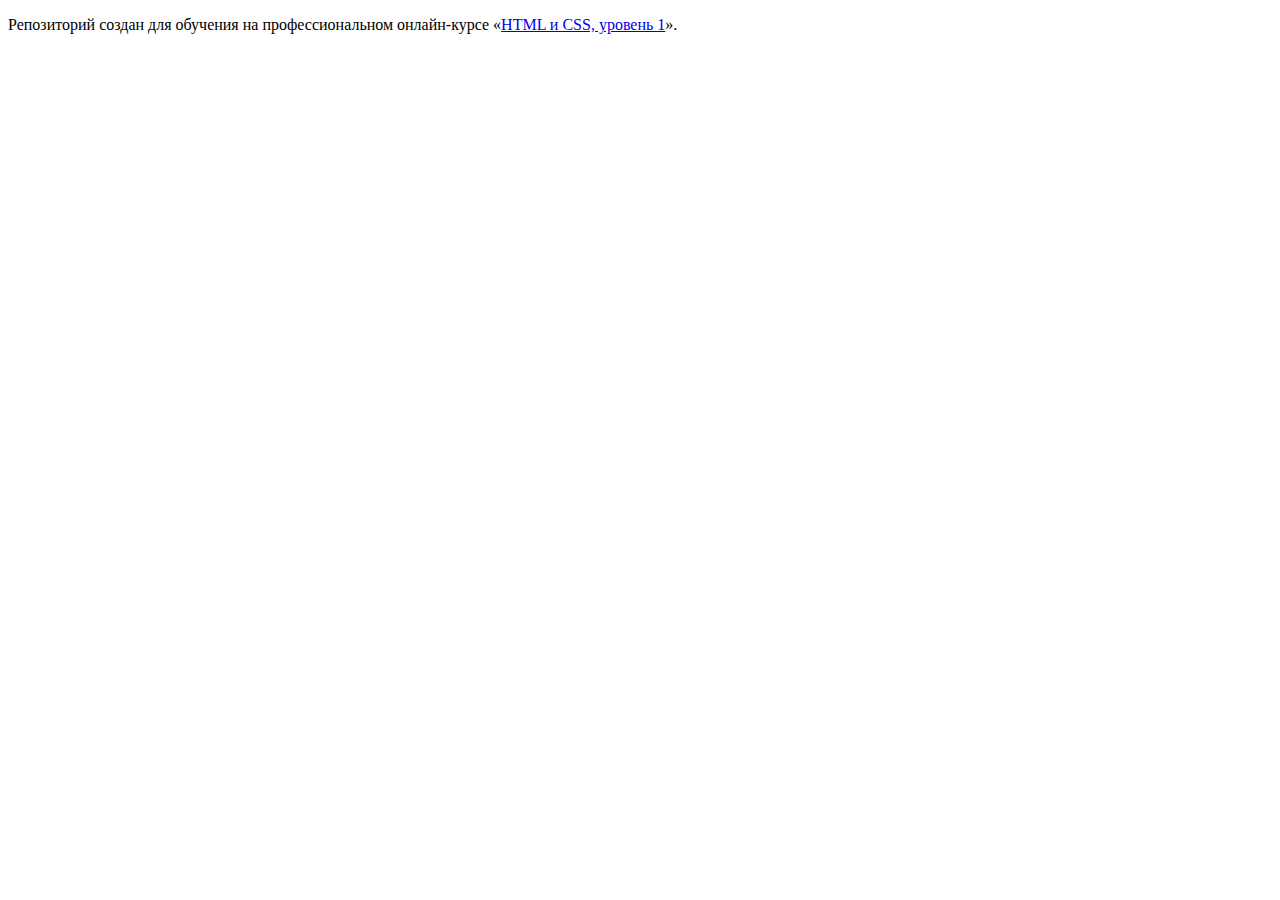
==== index.html @ a23115b0 ":hatching_chick:" ====
<!DOCTYPE html>
<html lang="ru">
  <head>
    <meta charset="utf-8">
    <title>HTML Academy: Барбершоп</title>
  </head>
  <body>

    <p>Репозиторий создан для обучения на профессиональном онлайн‑курсе «<a href="https://htmlacademy.ru/intensive/htmlcss">HTML и CSS, уровень 1</a>».</p>

  </body>
</html>
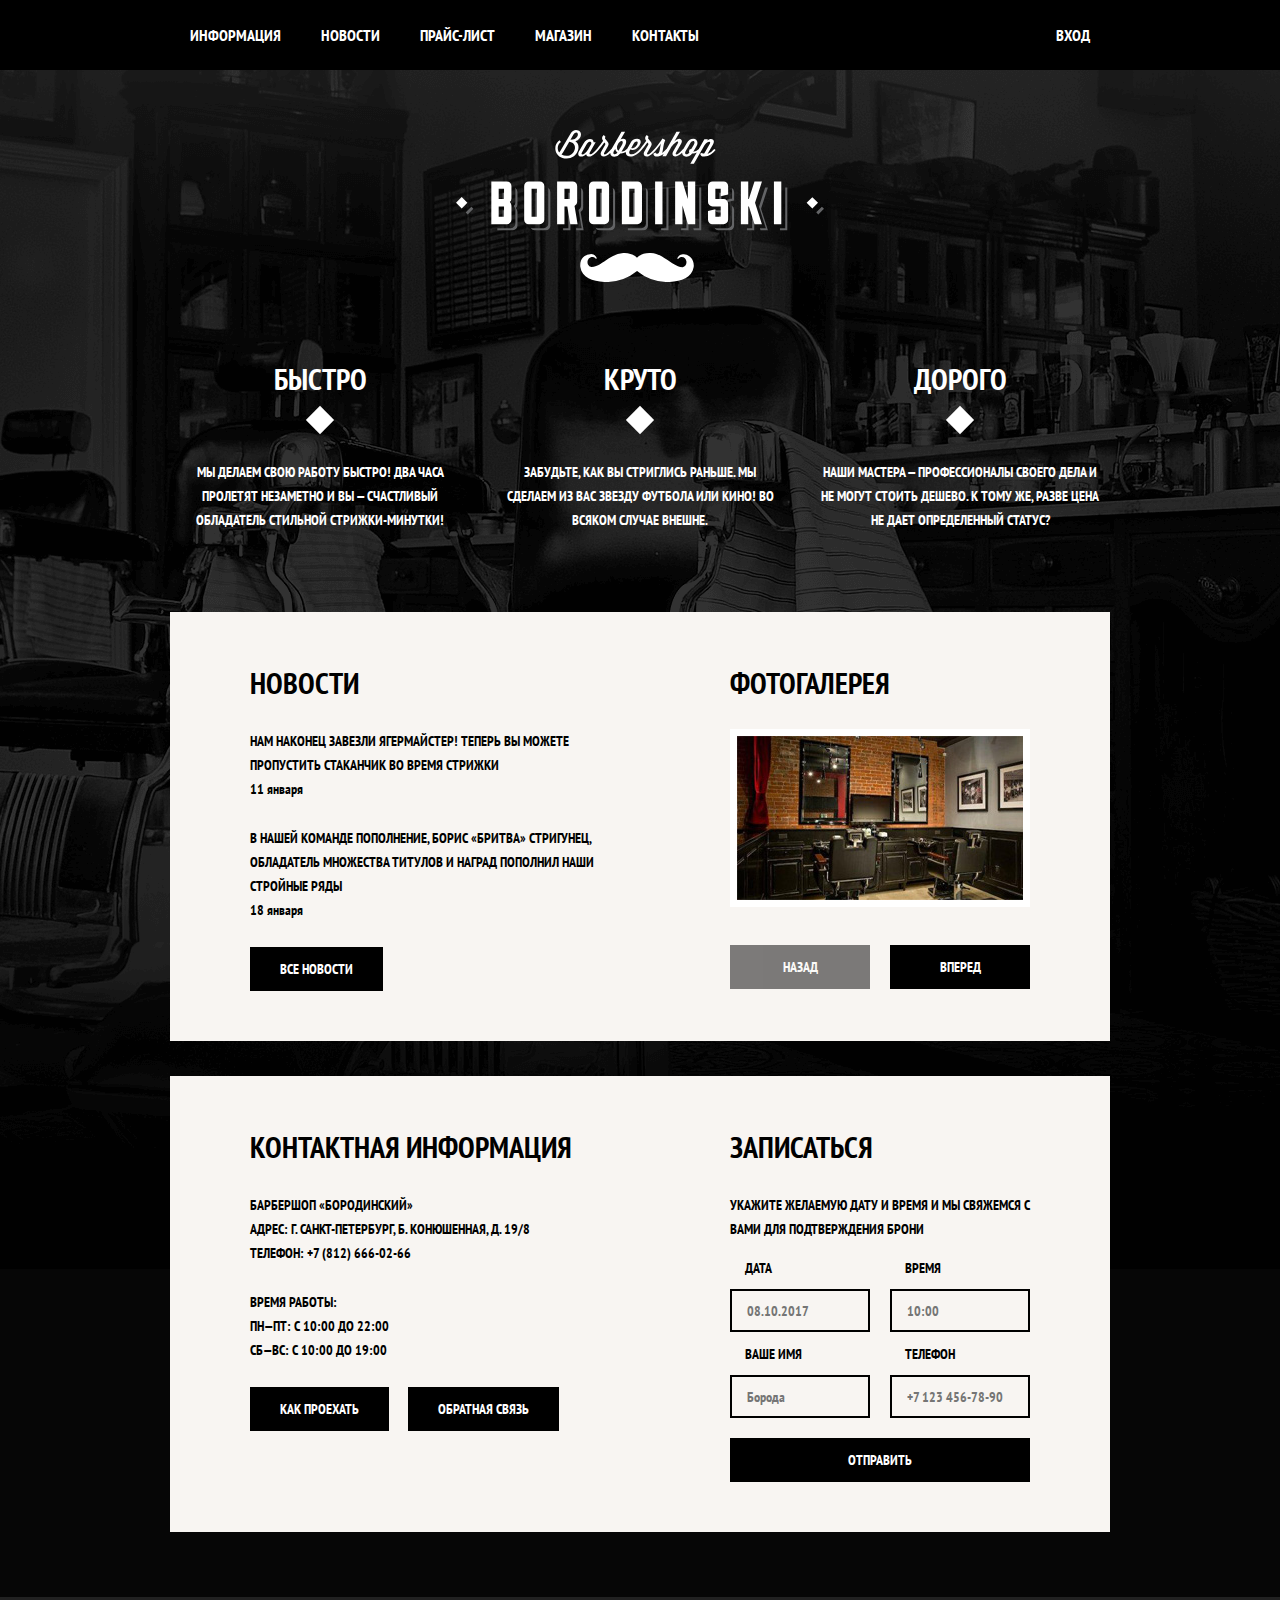
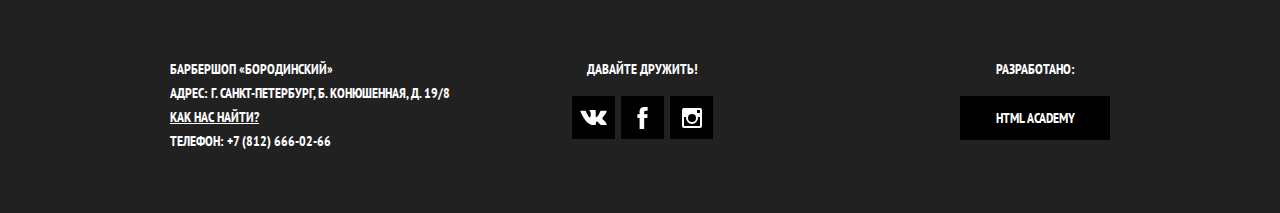
==== commit bc8bcbbb: "завершение стилизации" ====
--- a/index.html
+++ b/index.html
@@ -1,12 +1,164 @@
 <!DOCTYPE html>
 <html lang="ru">
-  <head>
-    <meta charset="utf-8">
-    <title>HTML Academy: Барбершоп</title>
-  </head>
-  <body>
+<head>
+  <meta charset="UTF-8">
+  <title>Барбершоп «Бородинский»</title>
+  <link href="https://fonts.googleapis.com/css?family=PT+Sans+Narrow:400,700&amp;subset=latin,cyrillic" rel="stylesheet">
+  <link href="css/normalize.css" rel="stylesheet">
+  <link rel="stylesheet" href="css/style.css">
+</head>
 
-    <p>Репозиторий создан для обучения на профессиональном онлайн‑курсе «<a href="https://htmlacademy.ru/intensive/htmlcss">HTML и CSS, уровень 1</a>».</p>
+<body>
 
-  </body>
+<header class="main-header">
+  <nav class="main-navigation">
+    <a class="main-header-logo">
+      <img src="img/index-logo.svg" width="368" height="153" alt="Логотип барбершопа «Бородинский»">
+    </a>
+    <div class="main-navigation-wrapper">
+      <div class="container">
+        <ul class="site-navigation">
+          <li><a href="info.html">Информация</a></li>
+          <li><a href="news.html">Новости</a></li>
+          <li><a href="price.html">Прайс-лист</a></li>
+          <li><a href="catalog.html">Магазин</a></li>
+          <li><a href="contacts.html">Контакты</a></li>
+        </ul>
+        <ul class="user-navigation">
+          <li><a class="login-link" href="login.html">Вход</a></li>
+        </ul>
+      </div>
+    </div>
+  </nav>
+</header>
+
+<main class="container">
+  
+  <h1 class="visually-hidden">Барбершоп «Бородинский»</h1>
+  
+  <section class="features">
+    <h2 class="visually-hidden">Преимущества</h2>
+    <ul class="features-list">
+      <li class="feature-item">
+        <h3>Быстро</h3>
+        <p>Мы делаем свою работу быстро! Два часа пролетят незаметно и вы — счастливый обладатель стильной стрижки-минутки!</p>
+      </li>
+      <li class="feature-item">
+        <h3>Круто</h3>
+        <p>Забудьте, как вы стриглись раньше. Мы сделаем из вас звезду футбола или кино! Во всяком случае внешне.</p>
+      </li>
+      <li class="feature-item">
+        <h3>Дорого</h3>
+        <p>Наши мастера — профессионалы своего дела и не могут стоить дешево. К тому же, разве цена не дает определенный статус?</p>
+      </li>
+    </ul>
+  </section>
+  
+  <div class="index-columns">
+    <section class="news">
+      <h2>Новости</h2>
+      <ul class="news-list">
+        <li class="news-item">
+          <p>Нам наконец завезли Ягермайстер! Теперь вы можете пропустить стаканчик во время стрижки</p>
+          <time datetime="2016-01-11">11 января</time>
+        </li>
+        <li class="news-item">
+          <p>В нашей команде пополнение, Борис «Бритва» Стригунец, обладатель множества титулов и наград пополнил наши стройные ряды</p>
+          <time datetime="2016-01-18">18 января</time>
+        </li>
+      </ul>
+      <a class="button" href="news.html">Все новости</a>
+    </section>
+
+    <section class="gallery">
+      <h2>Фотогалерея</h2>
+      <div class="gallery-container">
+        <figure class="gallery-content">
+          <a href="#"><img src="img/photogallery.jpg" width="286" height="164" alt="Интерьер"></a>
+        </figure>
+        <button class="button gallery-button gallery-button-back" type="button" disabled>Назад</button>
+        <button class="button gallery-button gallery-button-next" type="button">Вперед</button>
+      </div>
+    </section>
+  </div>
+
+  <div class="index-columns">
+    <section class="contacts">
+      <h2>Контактная информация</h2>
+      <p>
+        Барбершоп «Бородинский»<br>
+        Адрес: г. Санкт-Петербург, Б. Конюшенная, д. 19/8<br>
+        Телефон: +7 (812) 666-02-66
+      </p>
+      <p>
+        Время работы:<br>
+        пн—пт: с 10:00 до 22:00<br>
+        сб—вс: с 10:00 до 19:00
+      </p>
+      <a class="button" href="map.html">Как проехать</a>
+      <a class="button" href="contacts.html">Обратная связь</a>
+    </section>
+
+    <section class="appointment">
+      <h2>Записаться</h2>
+      <p class="appointment-info">Укажите желаемую дату и время и мы свяжемся с вами для подтверждения брони</p>
+      <form class="appointment-form" action="https://echo.htmlacademy.ru" method="post">
+        <p class="appointment-item">
+          <label for="appointment-date">Дата</label>
+          <input id="appointment-date" type="text" name="date" value="" placeholder="08.10.2017">
+        </p>
+        <p class="appointment-item">
+          <label for="appointment-time">Время</label>
+          <input id="appointment-time" type="text" name="time" value="" placeholder="10:00">
+        </p>
+        <p class="appointment-item">
+          <label for="appointment-name">Ваше имя</label>
+          <input id="appointment-name" type="text" name="name" value="" placeholder="Борода">
+        </p>
+        <p class="appointment-item">
+          <label for="appointment-phone">Телефон</label>
+          <input id="appointment-phone" type="tel" name="phone" value="" placeholder="+7 123 456-78-90">
+        </p>
+        <button class="button" type="submit">Отправить</button>
+      </form>
+    </section>
+  </div>
+
+</main>
+
+<footer class="main-footer">
+  <div class="container">
+    <p class="footer-contacts">
+    Барбершоп «Бородинский»<br>
+    Адрес: г. Санкт-Петербург, Б. Конюшенная, д. 19/8<br>
+    <a href="map.html">Как нас найти?</a><br>
+    Телефон: +7 (812) 666-02-66
+  </p>
+  <div class="footer-social">
+    <b>Давайте дружить!</b>
+    <ul>
+      <li><a class="social-button" href="#"><span class="visually-hidden">Вконтакте</span>
+        <svg xmlns="http://www.w3.org/2000/svg" width="27" height="15" viewBox="0 0 26.14 14.91">
+          <path d="M26 13.47l-.09-.17a13.55 13.55 0 0 0-2.6-3q-.87-.83-1.1-1.12A1 1 0 0 1 22 8a10.27 10.27 0 0 1 1.22-1.78l.88-1.16q2.35-3.13 2-4L26 .94a.8.8 0 0 0-.4-.22 2.14 2.14 0 0 0-.87 0h-3.92a.51.51 0 0 0-.27 0h-.3a.6.6 0 0 0-.15.14.93.93 0 0 0-.14.24 22.22 22.22 0 0 1-1.46 3.06q-.5.84-.93 1.46a7 7 0 0 1-.71.91 4.94 4.94 0 0 1-.52.47q-.23.18-.35.15l-.23-.05a.9.9 0 0 1-.31-.33 1.49 1.49 0 0 1-.16-.53v-.55-.65-.57-1.12-1-.75a3.14 3.14 0 0 0 0-.62 2.12 2.12 0 0 0-.14-.44.73.73 0 0 0-.28-.33 1.57 1.57 0 0 0-.46-.18A9 9 0 0 0 12.57 0a8.93 8.93 0 0 0-3.25.33 1.83 1.83 0 0 0-.52.41q-.25.3-.07.33a1.67 1.67 0 0 1 1.16.59l.08.16a2.6 2.6 0 0 1 .19.63 6.32 6.32 0 0 1 .12 1 10.59 10.59 0 0 1 0 1.7q-.07.71-.13 1.1a2.21 2.21 0 0 1-.18.64 2.69 2.69 0 0 1-.16.3l-.07.07a1 1 0 0 1-.37.07.86.86 0 0 1-.46-.19 3.27 3.27 0 0 1-.56-.52 7 7 0 0 1-.66-.93q-.37-.6-.76-1.42l-.22-.39q-.2-.38-.56-1.11t-.62-1.43A.9.9 0 0 0 5.2.9h-.07a.93.93 0 0 0-.22-.16A1.44 1.44 0 0 0 4.6.65L.87.68A1 1 0 0 0 .1.94L0 1a.44.44 0 0 0 0 .22 1.08 1.08 0 0 0 .08.37Q.9 3.53 1.86 5.31t1.66 2.87Q4.23 9.27 5 10.24t1 1.24l.37.41.34.33a8.06 8.06 0 0 0 1 .78 16.34 16.34 0 0 0 1.4.9 7.6 7.6 0 0 0 1.79.72 6.19 6.19 0 0 0 2 .22h1.57a1.08 1.08 0 0 0 .72-.3l.05-.07a.9.9 0 0 0 .1-.25 1.38 1.38 0 0 0 0-.37 4.48 4.48 0 0 1 .09-1.05 2.77 2.77 0 0 1 .23-.71 1.74 1.74 0 0 1 .29-.4 1.19 1.19 0 0 1 .23-.2h.11a.86.86 0 0 1 .77.21 4.52 4.52 0 0 1 .83.79q.39.47.93 1.05a6.41 6.41 0 0 0 1 .87l.27.16a3.31 3.31 0 0 0 .71.3 1.53 1.53 0 0 0 .76.07l3.48-.05a1.58 1.58 0 0 0 .8-.17.68.68 0 0 0 .34-.37 1.06 1.06 0 0 0 0-.46 1.71 1.71 0 0 0-.1-.36z" fill="#fff">
+          </path>
+        </svg>
+      </a></li>
+      <li><a class="social-button" href="#"><span class="visually-hidden">Фейсбук</span>
+        <svg xmlns="http://www.w3.org/2000/svg" width="19" height="22" viewBox="0 0 10.15 21.74"><path d="M3.34 1.12A4.77 4.77 0 0 1 6.53 0h3.61v3.81H7.81a1.07 1.07 0 0 0-1.09.83v2.55h3.42c-.08 1.23-.24 2.45-.41 3.67h-3v10.87H2.21V10.86H0V7.21h2.19V3.66a3.83 3.83 0 0 1 1.15-2.54z" fill="#fff"/>
+        </a></li>
+      <li><a class="social-button" href="#"><span class="visually-hidden">Инстаграм</span>
+        <svg xmlns="http://www.w3.org/2000/svg" width="20" height="20" viewBox="0 0 20 20">
+          <path d="M18 0H2a2 2 0 0 0-2 2v16a2 2 0 0 0 2 2h16a2 2 0 0 0 2-2V2a2 2 0 0 0-2-2zm-8 6a4 4 0 1 1-4 4 4 4 0 0 1 4-4zM2.5 18a.47.47 0 0 1-.5-.5V9h2.1a3.4 3.4 0 0 0-.1 1 6 6 0 1 0 12 0 3.4 3.4 0 0 0-.1-1H18v8.5a.47.47 0 0 1-.5.5zM18 4.5a.47.47 0 0 1-.5.5h-2a.47.47 0 0 1-.5-.5v-2a.47.47 0 0 1 .5-.5h2a.47.47 0 0 1 .5.5z" fill="#fff">
+          </path>
+        </svg>
+      </a></li>
+    </ul>
+  </div>
+  <p class="footer-copyright">
+    <b>Разработано:</b> <a class="button" href="https://htmlacademy.ru">HTML Academy</a>
+  </p>
+  </div>
+</footer>
+
+</body>
 </html>
--- a/css/style.css
+++ b/css/style.css
@@ -0,0 +1,1567 @@
+body {
+    min-width: 960px;
+    margin: 0;
+    padding: 0;
+
+    font-family: "PT Sans Narrow", Arial, sans-serif;
+    font-size: 14px;
+    line-height: 24px;
+    font-weight: 700;
+    color: #ffffff;
+    text-transform: uppercase;
+
+    background-color: #000000;
+    background-image: url(../img/background.png);
+    background-position: top center;
+    background-repeat: no-repeat;
+}
+
+a {
+    text-decoration: none;
+}
+
+img {
+    max-width: 100%;
+    height: auto;
+}
+
+.visually-hidden:not(:focus):not(:active),
+input[type="checkbox"].visually-hidden,
+input[type="radio"].visually-hidden {
+    position: absolute;
+
+    width: 1px;
+    height: 1px;
+    margin: -1px;
+    border: 0;
+    padding: 0;
+
+    white-space: nowrap;
+
+    clip-path: inset(100%);
+    clip: rect(0 0 0 0);
+    overflow: hidden;
+}
+
+.inner-page {
+    color: #000000;
+
+    background-color: #f9f6f3;
+    background-image: url("img/pattern-light.jpg");
+    background-position: 0 0;
+    background-repeat: repeat;
+}
+
+.main-header {
+    margin-bottom: 75px;
+}
+
+.inner-page .main-header {
+    margin-bottom: 50px;
+
+    background-color: #000000;
+}
+
+.button {
+    display: inline-block;
+    margin-right: 16px;
+    padding: 10px 30px;
+
+    font: inherit;
+    text-align: center;
+    color: #ffffff;
+    vertical-align: middle;
+    text-transform: uppercase;
+
+    background-color: #000000;
+    border: none;
+}
+
+.button:hover,
+.button:focus,
+.button:active {
+    background-color: #663d15;
+}
+
+.button.disabled,
+.button:disabled {
+    cursor: default;
+    opacity: 0.5;
+    background-color: #000000;
+}
+
+.main-navigation {
+    display: flex;
+    flex-direction: column;
+    align-items: center;
+
+    font-size: 16px;
+    line-height: 20px;
+    color: #ffffff;
+
+    background-color: transparent;
+}
+
+.inner-page .main-navigation {
+    display: flex;
+    align-items: flex-start;
+    flex-direction: row;
+}
+
+.main-header-logo {
+    order: 2;
+    width: 368px;
+    height: 153px;
+}
+
+.inner-page .main-header-logo {
+    order: 0;
+
+    width: 111px;
+    height: 24px;
+    padding: 23px 20px;
+}
+
+.main-navigation-wrapper {
+    width: 100%;
+    margin-bottom: 60px;
+
+    background-color: #000000;
+}
+
+.main-navigation-wrapper .container {
+    display: flex;
+    justify-content: space-between;
+}
+
+
+.site-navigation,
+.user-navigation {
+    list-style: none;
+    margin: 0;
+    padding: 0;
+}
+
+.site-navigation {
+    display: flex;
+    flex-wrap: wrap;
+    width: 620px;
+}
+
+.user-navigation {
+    display: flex;
+    max-width: 140px;
+}
+
+.inner-page .user-navigation {
+    margin-left: auto;
+}
+
+.site-navigation a,
+.user-navigation a {
+    display: block;
+    padding: 25px 20px;
+
+    vertical-align: middle;
+    color: #ffffff;
+}
+
+.site-navigation a:hover,
+.site-navigation a:focus,
+.user-navigation a:hover,
+.user-navigation a:focus {
+    background-color: #242424;
+}
+
+.user-navigation .login-link {
+    position: relative;
+    padding-left: 50px;
+}
+
+.login-link::before {
+    content: "";
+
+    position: absolute;
+    top: 27px;
+    left: 24px;
+
+    width: 16px;
+    height: 18px;
+
+    background-image: url("img/login.svg");
+    background-repeat: no-repeat;
+    background-position: 0 0;
+
+    opacity: 0.3;
+}
+
+.login-link:hover::before,
+.login-link:focus::before,
+.login-link:active::before {
+    opacity: 1;
+}
+
+.container {
+    width: 940px;
+    margin: 0 auto;
+    padding: 0 10px;
+}
+
+.features {
+    margin-bottom: 80px;
+}
+
+.features-list {
+    display: flex;
+    justify-content: space-between;
+    margin: 0;
+    padding: 0;
+
+    list-style: none;
+}
+
+.feature-item {
+    width: 300px;
+
+    text-align: center;
+}
+
+.feature-item h3 {
+    position: relative;
+
+    margin: 0;
+    margin-bottom: 60px;
+
+    font-size: 30px;
+    line-height: 42px;
+}
+
+.feature-item h3::after {
+    content: "";
+
+    position: absolute;
+    bottom: -30px;
+    left: 50%;
+
+    width: 20px;
+    height: 20px;
+    margin-left: -10px;
+
+    background-color: #ffffff;
+
+    transform: rotate(45deg);
+}
+
+.feature-item p {
+    margin: 0 10px;
+}
+
+.index-columns {
+    display: flex;
+    justify-content: space-between;
+    padding: 50px 80px;
+    margin-bottom: 35px;
+
+    color: #000000;
+
+    background-color: #f8f5f2;
+    background-image:
+        url("img/line.png"),
+        url("img/pattern-light.jpg");
+    background-position: center, 0 0;
+    background-repeat: no-repeat, repeat;
+}
+
+.index-columns h2 {
+    margin: 0;
+    margin-bottom: 25px;
+
+    font-size: 30px;
+    line-height: 42px;
+}
+
+.news {
+    width: 380px;
+}
+
+.news-list {
+    margin: 0;
+    margin-bottom: 25px;
+    padding: 0;
+
+    list-style: none;
+}
+
+.news-item {
+    margin-bottom: 25px;
+}
+
+.news-item p {
+    margin: 0;
+}
+
+.news-item time {
+    text-transform: none;
+}
+
+.gallery {
+    width: 300px;
+}
+
+.gallery-container {
+    position: relative;
+
+    height: 260px;
+}
+
+.gallery-content {
+    height: 164px;
+    margin: 0;
+
+    background-color: #cccccc;
+    border: 7px solid #ffffff;
+}
+
+.gallery-content img {
+    width: 286px;
+    height: 164px;
+}
+
+.gallery-button {
+    box-sizing: border-box;
+    position: absolute;
+    bottom: 0;
+
+    width: 140px;
+    margin: 0;
+}
+
+.gallery-button-back {
+    left: 0;
+}
+
+.gallery-button-next {
+    right: 0;
+}
+
+.contacts {
+    width: 380px;
+}
+
+.contacts p {
+    margin: 0;
+    margin-bottom: 25px;
+}
+
+.appointment {
+    width: 300px;
+}
+
+.appointment-info {
+    margin: 0;
+    margin-bottom: 15px;
+}
+
+.appointment-form {
+    display: flex;
+    flex-wrap: wrap;
+    justify-content: space-between;
+}
+
+.appointment-item {
+    width: 140px;
+    margin: 0;
+    margin-bottom: 10px;
+}
+
+.appointment-item label {
+    display: block;
+    margin-bottom: 9px;
+    margin-left: 15px;
+}
+
+.appointment-item input {
+    box-sizing: border-box;
+    width: 140px;
+    padding-top: 8px;
+    padding-left: 15px;
+    padding-right: 15px;
+    padding-bottom: 7px;
+
+    font: inherit;
+
+    background-color: transparent;
+    border: 2px solid #000000;
+}
+
+.appointment-item input:focus {
+    border-color: #663d15;
+}
+
+.appointment .button {
+    display: block;
+    width: 100%;
+    margin-top: 10px;
+    margin-right: 0;
+}
+
+.page-title {
+    margin: 0;
+    margin-bottom: 15px;
+    padding: 0;
+
+    font-size: 30px;
+    line-height: 42px;
+}
+
+.breadcrumbs {
+    display: flex;
+    justify-content: flex-start;
+    flex-wrap: wrap;
+    padding: 0;
+    margin: 0;
+    margin-bottom: 50px;
+
+    list-style: none;
+}
+
+.breadcrumbs li {
+    position: relative;
+
+    margin-right: 42px;
+}
+
+.breadcrumbs li:last-child {
+    margin-right: 0;
+}
+
+.breadcrumbs li::after {
+    content: "";
+
+    position: absolute;
+    top: 7px;
+    right: -25px;
+
+    width: 8px;
+    height: 8px;
+
+    background-color: #000000;
+
+    transform: rotate(45deg);
+}
+
+.breadcrumbs a {
+    color: #000000;
+}
+
+.breadcrumbs a:hover,
+.breadcrumbs a:focus {
+    text-decoration: underline;
+}
+
+.breadcrumbs-current {
+    color: #aba9a7;
+}
+
+.breadcrumbs-current::after {
+    display: none;
+}
+
+.catalog-columns {
+    display: flex;
+    justify-content: space-between;
+}
+
+.filters {
+    width: 180px;
+}
+
+.filter fieldset {
+    padding: 0;
+    margin: 0;
+    margin-bottom: 30px;
+
+    border: none;
+}
+
+.filter fieldset:first-child {
+    margin-bottom: 35px;
+}
+
+.filter legend {
+    margin-bottom: 26px;
+
+    font-size: 24px;
+    line-height: 30px;
+}
+
+.filter ul {
+    padding: 0;
+    margin: 0;
+
+    list-style: none;
+    line-height: 18px;
+}
+
+.filter-option {
+    margin-bottom: 19px;
+    padding-left: 45px;
+}
+
+.filter-option label {
+    position: relative;
+
+    display: block;
+
+    cursor: pointer;
+    user-select: none;
+}
+
+.filter-input:hover + label,
+.filter-input:focus + label {
+    color: #663d15;
+}
+
+.filter-input-checkbox + label::before {
+    content: "";
+    position: absolute;
+    left: -42px;
+    top: 0;
+
+    width: 16px;
+    height: 16px;
+
+    border: 2px solid #000000;
+}
+
+.filter-input-checkbox:checked + label::after {
+    content: "";
+
+    position: absolute;
+    top: 4px;
+    left: -38px;
+
+    width: 12px;
+    height: 12px;
+
+    background-image: url(../img/cross.svg);
+    background-repeat: no-repeat;
+    background-position: 0 0;
+}
+
+.filter-input-radio + label::before {
+    content: "";
+
+    position: absolute;
+    left: -42px;
+    top: -1px;
+
+    width: 16px;
+    height: 16px;
+
+    border: 2px solid #000000;
+    border-radius: 50%;
+}
+
+.filter-input:disabled + label {
+    color: #000000;
+
+    opacity: 0.5;
+}
+
+.filter-input-radio:checked + label::after {
+    content: "";
+
+    position: absolute;
+    top: 5px;
+    left: -36px;
+
+    width: 8px;
+    height: 8px;
+
+    background-color: #000000;
+    border-radius: 50%;
+}
+
+.catalog {
+    width: 700px;
+}
+
+.catalog-list {
+    display: flex;
+    flex-wrap: wrap;
+    padding: 0;
+    margin: 0;
+    margin-bottom: 25px;
+
+    list-style: none;
+}
+
+.catalog-item {
+    width: 220px;
+    margin-bottom: 20px;
+    margin-right: 20px;
+
+    background-color: #f8f8f8;
+    box-shadow: 0 0 10px rgba(0, 0, 0, 0.1);
+}
+
+.catalog-item:nth-child(3n) {
+    margin-right: 0;
+}
+
+.catalog-item:hover {
+    box-shadow: 0 0 10px rgba(0, 0, 0, 0.2);
+}
+
+.catalog-item a {
+    display: flex;
+    flex-direction: column;
+
+    color: #000000;
+}
+
+.catalog-item h3 {
+    order: 1;
+    margin-top: 17px;
+    margin-bottom: 12px;
+    margin-left: 16px;
+    margin-right: 15px;
+
+    font-size: 14px;
+    line-height: 18px;
+}
+
+.catalog-category {
+    display: block;
+
+    text-transform: none;
+}
+
+.catalog-item-image {
+    width: 220px;
+    height: 165px;
+    margin: 0;
+}
+
+.catalog-item-price {
+    display: flex;
+    margin: 15px;
+    margin-top: 0;
+}
+
+.catalog-item-price b {
+    width: 112px;
+    padding: 13px 25px 11px;
+
+    font-size: 14px;
+    line-height: 20px;
+    text-align: center;
+
+    background-color: #e5e5e5;
+}
+
+.catalog-item-price .button {
+    width: 50px;
+    padding: 13px 18px 11px;
+    margin-right: 0;
+
+    line-height: 20px;
+    color: #ffffff;
+}
+
+.pagination-list {
+    display: flex;
+    flex-wrap: wrap;
+
+    padding: 0;
+    margin: 0;
+
+    list-style: none;
+}
+
+.pagination-item {
+    margin-right: 5px;
+}
+
+.pagination-item:last-child {
+    margin-right: 0;
+}
+
+.pagination-item a {
+    display: block;
+    padding: 10px 19px;
+
+    color: #ffffff;
+
+    background-color: #000000;
+}
+
+.pagination-item a:hover,
+.pagination-item a:focus,
+.pagination-item a:active {
+    background-color: #663d15;
+}
+
+.pagination-item-current a {
+    color: #000000;
+
+    background-color: #ffffff;
+}
+
+.pagination-item-current a:hover,
+.pagination-item-current a:focus,
+.pagination-item-current a:active {
+    color: #000000;
+
+    background-color: #ffffff;
+}
+
+.product-photo-preview {
+    list-style: none;
+}
+
+.product-photo-preview li {
+    box-shadow: 0 0 10px 2px rgba(0, 0, 0, 0.1);
+}
+
+.product-photo-full {
+    box-shadow: 0 0 10px 2px rgba(0, 0, 0, 0.1);
+}
+
+.product-article {
+    text-align: right;
+    color: #aeaeae;
+}
+
+.product-price b {
+    line-height: 20px;
+    text-align: center;
+
+    background-color: #e5e5e5;
+}
+
+.product-info h3 {
+    font-size: 24px;
+    line-height: 30px;
+}
+
+.product-info ul {
+    list-style: none;
+}
+
+.main-footer {
+    margin-top: 65px;
+    padding: 60px 0;
+
+    color: #ffffff;
+
+    background-color: #212121;
+    background-image: url("img/pattern-dark.jpg");
+    background-position: 0 0;
+    background-repeat: repeat;
+}
+
+.inner-page .main-footer {
+    margin-top: 45px;
+}
+
+.main-footer .container {
+    display: flex;
+}
+
+.footer-contacts {
+    width: 320px;
+    margin: 0;
+    margin-right: 80px;
+}
+
+.footer-contacts a {
+    color: #ffffff;
+    text-decoration: underline;
+}
+
+.footer-contacts a:hover,
+.footer-contacts a:focus {
+    text-decoration: none;
+}
+
+.footer-social {
+    width: 145px;
+
+    text-align: center;
+}
+
+.footer-social ul {
+    display: flex;
+    flex-wrap: wrap;
+    justify-content: space-between;
+    width: 141px;
+    margin: 0 auto;
+    padding: 0;
+
+    list-style: none;
+}
+
+.footer-social b {
+    display: block;
+    margin-bottom: 15px;
+}
+
+.social-button {
+    display: flex;
+    align-items: center;
+    justify-content: center;
+    width: 43px;
+    height: 43px;
+
+    background-color: #000000;
+}
+
+.social-button:hover,
+.social-button:focus {
+    background-color: #ffffff;
+}
+
+.social-button:hover path,
+.social-button:focus path {
+    fill: #000000;
+}
+
+.footer-copyright {
+    width: 150px;
+    margin: 0;
+    margin-left: auto;
+    text-align: center;
+}
+
+.footer-copyright .button {
+    display: block;
+    margin-right: 0;
+}
+
+.footer-copyright b {
+    display: block;
+    margin-bottom: 15px;
+}
+
+.footer-copyright .button:hover,
+.footer-copyright .button:focus {
+    color: #000000;
+
+    background-color: #ffffff;
+}
+
+
+
+
+
+.inner-page {
+    color: #000000;
+
+    background-color: #f9f6f3;
+    background-image: url("img/pattern-light.jpg");
+    background-position: 0 0;
+    background-repeat: repeat;
+}
+
+.main-header {
+    margin-bottom: 75px;
+}
+
+.button {
+    display: inline-block;
+    margin-right: 16px;
+    padding: 10px 30px;
+
+    font: inherit;
+    text-align: center;
+    color: #ffffff;
+    vertical-align: middle;
+    text-transform: uppercase;
+
+    background-color: #000000;
+    border: none;
+}
+
+.button:hover,
+.button:focus,
+.button:active {
+    background-color: #663d15;
+}
+
+.button.disabled,
+.button:disabled {
+    cursor: default;
+    opacity: 0.5;
+    background-color: #000000;
+}
+
+.main-navigation {
+    display: flex;
+    flex-direction: column;
+    align-items: center;
+
+    font-size: 16px;
+    line-height: 20px;
+    color: #ffffff;
+
+    background-color: transparent;
+}
+
+.main-header-logo {
+    order: 2;
+    width: 368px;
+    height: 153px;
+}
+
+.main-navigation-wrapper {
+    width: 100%;
+    margin-bottom: 60px;
+
+    background-color: #000000;
+}
+
+.main-navigation-wrapper .container {
+    display: flex;
+    justify-content: space-between;
+}
+
+
+.site-navigation,
+.user-navigation {
+    list-style: none;
+    margin: 0;
+    padding: 0;
+}
+
+.site-navigation {
+    display: flex;
+    flex-wrap: wrap;
+    width: 620px;
+}
+
+.user-navigation {
+    display: flex;
+    max-width: 140px;
+}
+
+.site-navigation a,
+.user-navigation a {
+    display: block;
+    padding: 25px 20px;
+
+    vertical-align: middle;
+    color: #ffffff;
+}
+
+.site-navigation a:hover,
+.site-navigation a:focus,
+.user-navigation a:hover,
+.user-navigation a:focus {
+    background-color: #242424;
+}
+
+.user-navigation .login-link {
+    position: relative;
+    padding-left: 50px;
+}
+
+.login-link::before {
+    content: "";
+
+    position: absolute;
+    top: 27px;
+    left: 24px;
+
+    width: 16px;
+    height: 18px;
+
+    background-image: url("img/login.svg");
+    background-repeat: no-repeat;
+    background-position: 0 0;
+
+    opacity: 0.3;
+}
+
+.login-link:hover::before,
+.login-link:focus::before,
+.login-link:active::before {
+    opacity: 1;
+}
+
+.container {
+    width: 940px;
+    margin: 0 auto;
+    padding: 0 10px;
+}
+
+.features {
+    margin-bottom: 80px;
+}
+
+.features-list {
+    display: flex;
+    justify-content: space-between;
+    margin: 0;
+    padding: 0;
+
+    list-style: none;
+}
+
+.feature-item {
+    width: 300px;
+
+    text-align: center;
+}
+
+.feature-item h3 {
+    position: relative;
+
+    margin: 0;
+    margin-bottom: 60px;
+
+    font-size: 30px;
+    line-height: 42px;
+}
+
+.feature-item h3::after {
+    content: "";
+
+    position: absolute;
+    bottom: -30px;
+    left: 50%;
+
+    width: 20px;
+    height: 20px;
+    margin-left: -10px;
+
+    background-color: #ffffff;
+
+    transform: rotate(45deg);
+}
+
+.feature-item p {
+    margin: 0 10px;
+}
+
+.index-columns {
+    display: flex;
+    justify-content: space-between;
+    padding: 50px 80px;
+    margin-bottom: 35px;
+
+    color: #000000;
+
+    background-color: #f8f5f2;
+    background-image:
+        url("img/line.png"),
+        url("img/pattern-light.jpg");
+    background-position: center, 0 0;
+    background-repeat: no-repeat, repeat;
+}
+
+.index-columns h2 {
+    margin: 0;
+    margin-bottom: 25px;
+
+    font-size: 30px;
+    line-height: 42px;
+}
+
+.news {
+    width: 380px;
+}
+
+.news-list {
+    margin: 0;
+    margin-bottom: 25px;
+    padding: 0;
+
+    list-style: none;
+}
+
+.news-item {
+    margin-bottom: 25px;
+}
+
+.news-item p {
+    margin: 0;
+}
+
+.news-item time {
+    text-transform: none;
+}
+
+.gallery {
+    width: 300px;
+}
+
+.gallery-container {
+    position: relative;
+
+    height: 260px;
+}
+
+.gallery-content {
+    height: 164px;
+    margin: 0;
+
+    background-color: #cccccc;
+    border: 7px solid #ffffff;
+}
+
+.gallery-content img {
+    width: 286px;
+    height: 164px;
+}
+
+.gallery-button {
+    box-sizing: border-box;
+    position: absolute;
+    bottom: 0;
+
+    width: 140px;
+    margin: 0;
+}
+
+.gallery-button-back {
+    left: 0;
+}
+
+.gallery-button-next {
+    right: 0;
+}
+
+.contacts {
+    width: 380px;
+}
+
+.contacts p {
+    margin: 0;
+    margin-bottom: 25px;
+}
+
+.appointment {
+    width: 300px;
+}
+
+.appointment-info {
+    margin: 0;
+    margin-bottom: 15px;
+}
+
+.appointment-form {
+    display: flex;
+    flex-wrap: wrap;
+    justify-content: space-between;
+}
+
+.appointment-item {
+    width: 140px;
+    margin: 0;
+    margin-bottom: 10px;
+}
+
+.appointment-item label {
+    display: block;
+    margin-bottom: 9px;
+    margin-left: 15px;
+}
+
+.appointment-item input {
+    box-sizing: border-box;
+    width: 140px;
+    padding-top: 8px;
+    padding-left: 15px;
+    padding-right: 15px;
+    padding-bottom: 7px;
+
+    font: inherit;
+
+    background-color: transparent;
+    border: 2px solid #000000;
+}
+
+.appointment-item input:focus {
+    border-color: #663d15;
+}
+
+.appointment .button {
+    display: block;
+    width: 100%;
+    margin-top: 10px;
+    margin-right: 0;
+}
+
+.page-title {
+    font-size: 30px;
+    line-height: 42px;
+}
+
+.breadcrumbs {
+    list-style: none;
+}
+
+.breadcrumbs a {
+    color: #000000;
+}
+
+.breadcrumbs a:hover,
+.breadcrumbs a:focus {
+    text-decoration: underline;
+}
+
+.breadcrumbs-current {
+    color: #aba9a7;
+}
+
+.filter fieldset {
+    border: none;
+}
+
+.filter legend {
+    font-size: 24px;
+    line-height: 30px;
+}
+
+.filter ul {
+    list-style: none;
+    line-height: 18px;
+}
+
+.filter-input:hover + label,
+.filter-input:focus + label {
+    color: #663d15;
+}
+
+.filter-input:disabled + label {
+    color: #000000;
+
+    opacity: 0.5;
+}
+
+.catalog-list {
+    list-style: none;
+}
+
+.catalog-item {
+    background-color: #f8f8f8;
+    box-shadow: 0 0 10px rgba(0, 0, 0, 0.1);
+}
+
+.catalog-item:hover {
+    box-shadow: 0 0 10px rgba(0, 0, 0, 0.2);
+}
+
+.catalog-item a {
+    color: #000000;
+}
+
+.catalog-item h3 {
+    font-size: 14px;
+    line-height: 18px;
+}
+
+.catalog-category {
+    text-transform: none;
+}
+
+.catalog-item-price b {
+    font-size: 14px;
+    line-height: 20px;
+    text-align: center;
+
+    background-color: #e5e5e5;
+}
+
+.catalog-item-price .button {
+    line-height: 20px;
+    color: #ffffff;
+}
+
+.pagination-list {
+    list-style: none;
+}
+
+.pagination-item a {
+    color: #ffffff;
+
+    background-color: #000000;
+}
+
+.pagination-item a:hover,
+.pagination-item a:focus,
+.pagination-item a:active {
+    background-color: #663d15;
+}
+
+.pagination-item-current a {
+    color: #000000;
+
+    background-color: #ffffff;
+}
+
+.pagination-item-current a:hover,
+.pagination-item-current a:focus,
+.pagination-item-current a:active {
+    color: #000000;
+
+    background-color: #ffffff;
+}
+
+.product-photo-preview {
+    list-style: none;
+}
+
+.product-photo-preview li {
+    box-shadow: 0 0 10px 2px rgba(0, 0, 0, 0.1);
+}
+
+.product-photo-full {
+    box-shadow: 0 0 10px 2px rgba(0, 0, 0, 0.1);
+}
+
+.product-article {
+    text-align: right;
+    color: #aeaeae;
+}
+
+.product-price b {
+    line-height: 20px;
+    text-align: center;
+
+    background-color: #e5e5e5;
+}
+
+.product-info h3 {
+    font-size: 24px;
+    line-height: 30px;
+}
+
+.product-info ul {
+    list-style: none;
+}
+
+.main-footer {
+    margin-top: 65px;
+    padding: 60px 0;
+
+    color: #ffffff;
+
+    background-color: #212121;
+    background-image: url("img/pattern-dark.jpg");
+    background-position: 0 0;
+    background-repeat: repeat;
+}
+
+.main-footer .container {
+    display: flex;
+}
+
+.footer-contacts {
+    width: 320px;
+    margin: 0;
+    margin-right: 80px;
+}
+
+.footer-contacts a {
+    color: #ffffff;
+    text-decoration: underline;
+}
+
+.footer-contacts a:hover,
+.footer-contacts a:focus {
+    text-decoration: none;
+}
+
+.footer-social {
+    width: 145px;
+
+    text-align: center;
+}
+
+.footer-social ul {
+    display: flex;
+    flex-wrap: wrap;
+    justify-content: space-between;
+    width: 141px;
+    margin: 0 auto;
+    padding: 0;
+
+    list-style: none;
+}
+
+.footer-social b {
+    display: block;
+    margin-bottom: 15px;
+}
+
+.social-button {
+    display: flex;
+    align-items: center;
+    justify-content: center;
+    width: 43px;
+    height: 43px;
+
+    background-color: #000000;
+}
+
+.social-button:hover,
+.social-button:focus {
+    background-color: #ffffff;
+}
+
+.social-button:hover path,
+.social-button:focus path {
+    fill: #000000;
+}
+
+.footer-copyright {
+    width: 150px;
+    margin: 0;
+    margin-left: auto;
+    text-align: center;
+}
+
+.footer-copyright .button {
+    display: block;
+    margin-right: 0;
+}
+
+.footer-copyright b {
+    display: block;
+    margin-bottom: 15px;
+}
+
+.footer-copyright .button:hover,
+.footer-copyright .button:focus {
+    color: #000000;
+
+    background-color: #ffffff;
+}
+
+
+
+.product-photo-preview {
+    display: flex;
+    padding: 0;
+    margin: 0;
+
+    list-style: none;
+}
+
+.product-photos {
+    width: 460px;
+}
+
+.product-photo-preview li {
+    width: 140px;
+    height: 149px;
+    margin-right: 20px;
+
+    box-shadow: 0 0 10px 2px rgba(0, 0, 0, 0.1);
+}
+
+.product-photo-preview li:nth-child(3n) {
+    margin-right: 0;
+}
+
+.product-photo-full {
+    width: 460px;
+    height: 498px;
+    margin: 0;
+    margin-bottom: 20px;
+
+    box-shadow: 0 0 10px 2px rgba(0, 0, 0, 0.1);
+}
+
+.product-description {
+    display: flex;
+    justify-content: space-between;
+    padding-right: 10px;
+    margin-bottom: 29px;
+}
+
+.product-description p {
+    width: 200px;
+}
+
+.product-article {
+    text-align: right;
+    color: #aeaeae;
+}
+
+.product-price b {
+    width: 112px;
+    padding-top: 13px;
+    padding-left: 36px;
+    padding-right: 36px;
+    padding-bottom: 11px;
+
+    line-height: 20px;
+    text-align: center;
+
+    background-color: #e5e5e5;
+
+    box-sizing: border-box;
+}
+
+.product-price .button {
+    padding-left: 17px;
+    padding-right: 17px;
+}
+
+.product-info {
+    width: 390px;
+    padding-top: 23px;
+}
+
+.product-info p {
+    margin: 0;
+}
+
+.product-info h3 {
+    margin: 0;
+    margin-bottom: 27px;
+
+    font-size: 24px;
+    line-height: 30px;
+}
+
+.product-info .product-text {
+    margin-bottom: 35px;
+}
+
+.product-info .product-price {
+    display: flex;
+    margin-bottom: 63px;
+}
+
+.product-info ul {
+    margin: 0;
+    padding: 0;
+
+    list-style: none;
+}
+
+.product-info li {
+    position: relative;
+
+    padding-left: 23px;
+}
+
+.product-info li::before {
+    content: "";
+
+    position: absolute;
+    top: 7px;
+    left: 2px;
+
+    width: 8px;
+    height: 8px;
+
+    background-color: #000000;
+
+    transform: rotate(45deg);
+}
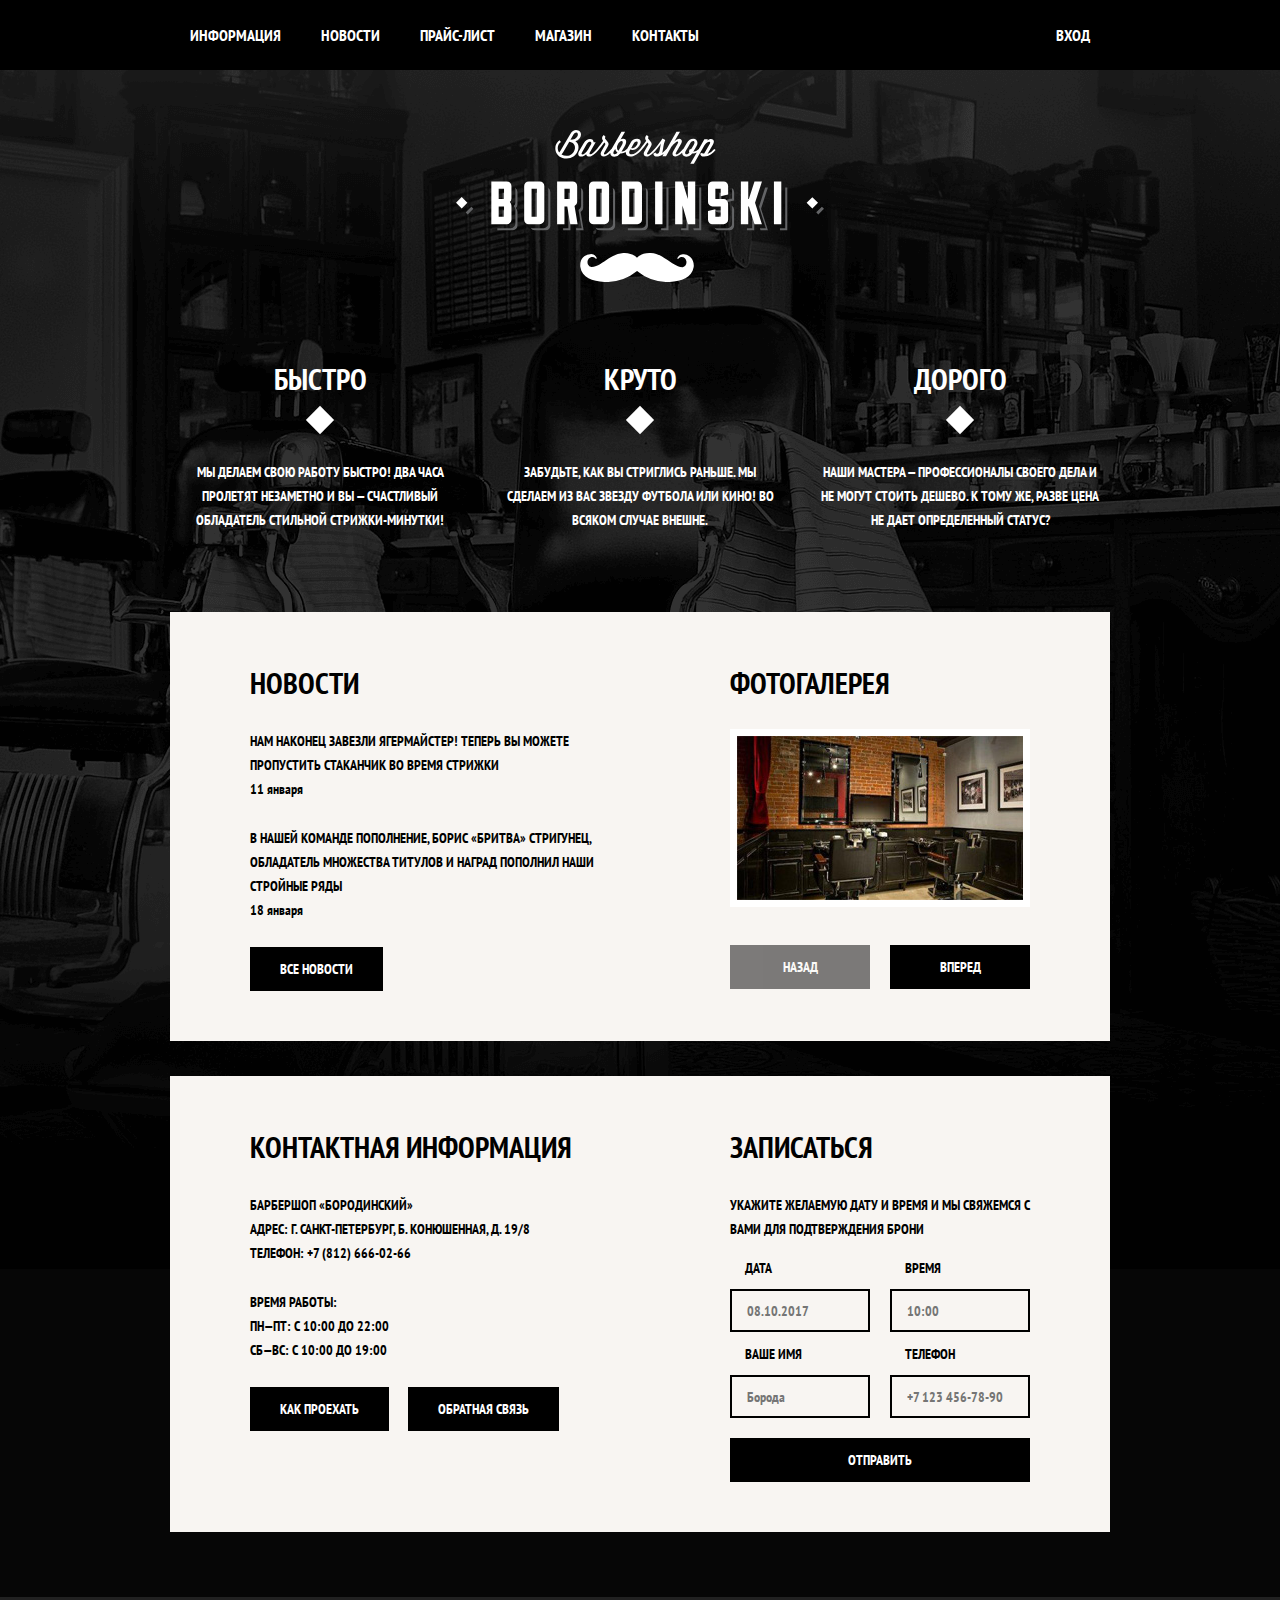
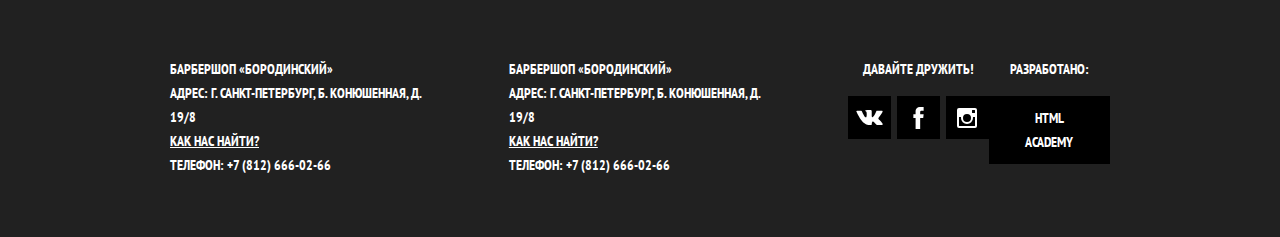
==== commit 8157e831: "проверка ветки" ====
--- a/index.html
+++ b/index.html
@@ -1,5 +1,6 @@
 <!DOCTYPE html>
 <html lang="ru">
+
 <head>
   <meta charset="UTF-8">
   <title>Барбершоп «Бородинский»</title>
@@ -10,155 +11,169 @@
 
 <body>
 
-<header class="main-header">
-  <nav class="main-navigation">
-    <a class="main-header-logo">
-      <img src="img/index-logo.svg" width="368" height="153" alt="Логотип барбершопа «Бородинский»">
-    </a>
-    <div class="main-navigation-wrapper">
-      <div class="container">
-        <ul class="site-navigation">
-          <li><a href="info.html">Информация</a></li>
-          <li><a href="news.html">Новости</a></li>
-          <li><a href="price.html">Прайс-лист</a></li>
-          <li><a href="catalog.html">Магазин</a></li>
-          <li><a href="contacts.html">Контакты</a></li>
+  <header class="main-header">
+    <nav class="main-navigation">
+      <a class="main-header-logo">
+        <img src="img/index-logo.svg" width="368" height="153" alt="Логотип барбершопа «Бородинский»">
+      </a>
+      <div class="main-navigation-wrapper">
+        <div class="container">
+          <ul class="site-navigation">
+            <li><a href="info.html">Информация</a></li>
+            <li><a href="news.html">Новости</a></li>
+            <li><a href="price.html">Прайс-лист</a></li>
+            <li><a href="catalog.html">Магазин</a></li>
+            <li><a href="contacts.html">Контакты</a></li>
+          </ul>
+          <ul class="user-navigation">
+            <li><a class="login-link" href="login.html">Вход</a></li>
+          </ul>
+        </div>
+      </div>
+    </nav>
+  </header>
+
+  <main class="container">
+
+    <h1 class="visually-hidden">Барбершоп «Бородинский»</h1>
+
+    <section class="features">
+      <h2 class="visually-hidden">Преимущества</h2>
+      <ul class="features-list">
+        <li class="feature-item">
+          <h3>Быстро</h3>
+          <p>Мы делаем свою работу быстро! Два часа пролетят незаметно и вы — счастливый обладатель стильной
+            стрижки-минутки!</p>
+        </li>
+        <li class="feature-item">
+          <h3>Круто</h3>
+          <p>Забудьте, как вы стриглись раньше. Мы сделаем из вас звезду футбола или кино! Во всяком случае внешне.</p>
+        </li>
+        <li class="feature-item">
+          <h3>Дорого</h3>
+          <p>Наши мастера — профессионалы своего дела и не могут стоить дешево. К тому же, разве цена не дает
+            определенный статус?</p>
+        </li>
+      </ul>
+    </section>
+
+    <div class="index-columns">
+      <section class="news">
+        <h2>Новости</h2>
+        <ul class="news-list">
+          <li class="news-item">
+            <p>Нам наконец завезли Ягермайстер! Теперь вы можете пропустить стаканчик во время стрижки</p>
+            <time datetime="2016-01-11">11 января</time>
+          </li>
+          <li class="news-item">
+            <p>В нашей команде пополнение, Борис «Бритва» Стригунец, обладатель множества титулов и наград пополнил
+              наши стройные ряды</p>
+            <time datetime="2016-01-18">18 января</time>
+          </li>
         </ul>
-        <ul class="user-navigation">
-          <li><a class="login-link" href="login.html">Вход</a></li>
+        <a class="button" href="news.html">Все новости</a>
+      </section>
+
+      <section class="gallery">
+        <h2>Фотогалерея</h2>
+        <div class="gallery-container">
+          <figure class="gallery-content">
+            <a href="#"><img src="img/photogallery.jpg" width="286" height="164" alt="Интерьер"></a>
+          </figure>
+          <button class="button gallery-button gallery-button-back" type="button" disabled>Назад</button>
+          <button class="button gallery-button gallery-button-next" type="button">Вперед</button>
+        </div>
+      </section>
+    </div>
+
+    <div class="index-columns">
+      <section class="contacts">
+        <h2>Контактная информация</h2>
+        <p>
+          Барбершоп «Бородинский»<br>
+          Адрес: г. Санкт-Петербург, Б. Конюшенная, д. 19/8<br>
+          Телефон: +7 (812) 666-02-66
+        </p>
+        <p>
+          Время работы:<br>
+          пн—пт: с 10:00 до 22:00<br>
+          сб—вс: с 10:00 до 19:00
+        </p>
+        <a class="button" href="map.html">Как проехать</a>
+        <a class="button" href="contacts.html">Обратная связь</a>
+      </section>
+
+      <section class="appointment">
+        <h2>Записаться</h2>
+        <p class="appointment-info">Укажите желаемую дату и время и мы свяжемся с вами для подтверждения брони</p>
+        <form class="appointment-form" action="https://echo.htmlacademy.ru" method="post">
+          <p class="appointment-item">
+            <label for="appointment-date">Дата</label>
+            <input id="appointment-date" type="text" name="date" value="" placeholder="08.10.2017">
+          </p>
+          <p class="appointment-item">
+            <label for="appointment-time">Время</label>
+            <input id="appointment-time" type="text" name="time" value="" placeholder="10:00">
+          </p>
+          <p class="appointment-item">
+            <label for="appointment-name">Ваше имя</label>
+            <input id="appointment-name" type="text" name="name" value="" placeholder="Борода">
+          </p>
+          <p class="appointment-item">
+            <label for="appointment-phone">Телефон</label>
+            <input id="appointment-phone" type="tel" name="phone" value="" placeholder="+7 123 456-78-90">
+          </p>
+          <button class="button" type="submit">Отправить</button>
+        </form>
+      </section>
+    </div>
+
+  </main>
+
+  <footer class="main-footer">
+    <div class="container">
+      <p class="footer-contacts">
+        Барбершоп «Бородинский»<br>
+        Адрес: г. Санкт-Петербург, Б. Конюшенная, д. 19/8<br>
+        <a href="map.html">Как нас найти?</a><br>
+        Телефон: +7 (812) 666-02-66
+      </p>
+      <p class="footer-contacts">
+        Барбершоп «Бородинский»<br>
+        Адрес: г. Санкт-Петербург, Б. Конюшенная, д. 19/8<br>
+        <a href="map.html">Как нас найти?</a><br>
+        Телефон: +7 (812) 666-02-66
+      </p>
+      <div class="footer-social">
+        <b>Давайте дружить!</b>
+        <ul>
+          <li><a class="social-button" href="#"><span class="visually-hidden">Вконтакте</span>
+              <svg xmlns="http://www.w3.org/2000/svg" width="27" height="15" viewBox="0 0 26.14 14.91">
+                <path d="M26 13.47l-.09-.17a13.55 13.55 0 0 0-2.6-3q-.87-.83-1.1-1.12A1 1 0 0 1 22 8a10.27 10.27 0 0 1 1.22-1.78l.88-1.16q2.35-3.13 2-4L26 .94a.8.8 0 0 0-.4-.22 2.14 2.14 0 0 0-.87 0h-3.92a.51.51 0 0 0-.27 0h-.3a.6.6 0 0 0-.15.14.93.93 0 0 0-.14.24 22.22 22.22 0 0 1-1.46 3.06q-.5.84-.93 1.46a7 7 0 0 1-.71.91 4.94 4.94 0 0 1-.52.47q-.23.18-.35.15l-.23-.05a.9.9 0 0 1-.31-.33 1.49 1.49 0 0 1-.16-.53v-.55-.65-.57-1.12-1-.75a3.14 3.14 0 0 0 0-.62 2.12 2.12 0 0 0-.14-.44.73.73 0 0 0-.28-.33 1.57 1.57 0 0 0-.46-.18A9 9 0 0 0 12.57 0a8.93 8.93 0 0 0-3.25.33 1.83 1.83 0 0 0-.52.41q-.25.3-.07.33a1.67 1.67 0 0 1 1.16.59l.08.16a2.6 2.6 0 0 1 .19.63 6.32 6.32 0 0 1 .12 1 10.59 10.59 0 0 1 0 1.7q-.07.71-.13 1.1a2.21 2.21 0 0 1-.18.64 2.69 2.69 0 0 1-.16.3l-.07.07a1 1 0 0 1-.37.07.86.86 0 0 1-.46-.19 3.27 3.27 0 0 1-.56-.52 7 7 0 0 1-.66-.93q-.37-.6-.76-1.42l-.22-.39q-.2-.38-.56-1.11t-.62-1.43A.9.9 0 0 0 5.2.9h-.07a.93.93 0 0 0-.22-.16A1.44 1.44 0 0 0 4.6.65L.87.68A1 1 0 0 0 .1.94L0 1a.44.44 0 0 0 0 .22 1.08 1.08 0 0 0 .08.37Q.9 3.53 1.86 5.31t1.66 2.87Q4.23 9.27 5 10.24t1 1.24l.37.41.34.33a8.06 8.06 0 0 0 1 .78 16.34 16.34 0 0 0 1.4.9 7.6 7.6 0 0 0 1.79.72 6.19 6.19 0 0 0 2 .22h1.57a1.08 1.08 0 0 0 .72-.3l.05-.07a.9.9 0 0 0 .1-.25 1.38 1.38 0 0 0 0-.37 4.48 4.48 0 0 1 .09-1.05 2.77 2.77 0 0 1 .23-.71 1.74 1.74 0 0 1 .29-.4 1.19 1.19 0 0 1 .23-.2h.11a.86.86 0 0 1 .77.21 4.52 4.52 0 0 1 .83.79q.39.47.93 1.05a6.41 6.41 0 0 0 1 .87l.27.16a3.31 3.31 0 0 0 .71.3 1.53 1.53 0 0 0 .76.07l3.48-.05a1.58 1.58 0 0 0 .8-.17.68.68 0 0 0 .34-.37 1.06 1.06 0 0 0 0-.46 1.71 1.71 0 0 0-.1-.36z"
+                  fill="#fff">
+                </path>
+              </svg>
+            </a></li>
+          <li><a class="social-button" href="#"><span class="visually-hidden">Фейсбук</span>
+              <svg xmlns="http://www.w3.org/2000/svg" width="19" height="22" viewBox="0 0 10.15 21.74">
+                <path d="M3.34 1.12A4.77 4.77 0 0 1 6.53 0h3.61v3.81H7.81a1.07 1.07 0 0 0-1.09.83v2.55h3.42c-.08 1.23-.24 2.45-.41 3.67h-3v10.87H2.21V10.86H0V7.21h2.19V3.66a3.83 3.83 0 0 1 1.15-2.54z"
+                  fill="#fff" />
+            </a></li>
+          <li><a class="social-button" href="#"><span class="visually-hidden">Инстаграм</span>
+              <svg xmlns="http://www.w3.org/2000/svg" width="20" height="20" viewBox="0 0 20 20">
+                <path d="M18 0H2a2 2 0 0 0-2 2v16a2 2 0 0 0 2 2h16a2 2 0 0 0 2-2V2a2 2 0 0 0-2-2zm-8 6a4 4 0 1 1-4 4 4 4 0 0 1 4-4zM2.5 18a.47.47 0 0 1-.5-.5V9h2.1a3.4 3.4 0 0 0-.1 1 6 6 0 1 0 12 0 3.4 3.4 0 0 0-.1-1H18v8.5a.47.47 0 0 1-.5.5zM18 4.5a.47.47 0 0 1-.5.5h-2a.47.47 0 0 1-.5-.5v-2a.47.47 0 0 1 .5-.5h2a.47.47 0 0 1 .5.5z"
+                  fill="#fff">
+                </path>
+              </svg>
+            </a></li>
         </ul>
       </div>
+      <p class="footer-copyright">
+        <b>Разработано:</b> <a class="button" href="https://htmlacademy.ru">HTML Academy</a>
+      </p>
     </div>
-  </nav>
-</header>
-
-<main class="container">
-  
-  <h1 class="visually-hidden">Барбершоп «Бородинский»</h1>
-  
-  <section class="features">
-    <h2 class="visually-hidden">Преимущества</h2>
-    <ul class="features-list">
-      <li class="feature-item">
-        <h3>Быстро</h3>
-        <p>Мы делаем свою работу быстро! Два часа пролетят незаметно и вы — счастливый обладатель стильной стрижки-минутки!</p>
-      </li>
-      <li class="feature-item">
-        <h3>Круто</h3>
-        <p>Забудьте, как вы стриглись раньше. Мы сделаем из вас звезду футбола или кино! Во всяком случае внешне.</p>
-      </li>
-      <li class="feature-item">
-        <h3>Дорого</h3>
-        <p>Наши мастера — профессионалы своего дела и не могут стоить дешево. К тому же, разве цена не дает определенный статус?</p>
-      </li>
-    </ul>
-  </section>
-  
-  <div class="index-columns">
-    <section class="news">
-      <h2>Новости</h2>
-      <ul class="news-list">
-        <li class="news-item">
-          <p>Нам наконец завезли Ягермайстер! Теперь вы можете пропустить стаканчик во время стрижки</p>
-          <time datetime="2016-01-11">11 января</time>
-        </li>
-        <li class="news-item">
-          <p>В нашей команде пополнение, Борис «Бритва» Стригунец, обладатель множества титулов и наград пополнил наши стройные ряды</p>
-          <time datetime="2016-01-18">18 января</time>
-        </li>
-      </ul>
-      <a class="button" href="news.html">Все новости</a>
-    </section>
-
-    <section class="gallery">
-      <h2>Фотогалерея</h2>
-      <div class="gallery-container">
-        <figure class="gallery-content">
-          <a href="#"><img src="img/photogallery.jpg" width="286" height="164" alt="Интерьер"></a>
-        </figure>
-        <button class="button gallery-button gallery-button-back" type="button" disabled>Назад</button>
-        <button class="button gallery-button gallery-button-next" type="button">Вперед</button>
-      </div>
-    </section>
-  </div>
-
-  <div class="index-columns">
-    <section class="contacts">
-      <h2>Контактная информация</h2>
-      <p>
-        Барбершоп «Бородинский»<br>
-        Адрес: г. Санкт-Петербург, Б. Конюшенная, д. 19/8<br>
-        Телефон: +7 (812) 666-02-66
-      </p>
-      <p>
-        Время работы:<br>
-        пн—пт: с 10:00 до 22:00<br>
-        сб—вс: с 10:00 до 19:00
-      </p>
-      <a class="button" href="map.html">Как проехать</a>
-      <a class="button" href="contacts.html">Обратная связь</a>
-    </section>
-
-    <section class="appointment">
-      <h2>Записаться</h2>
-      <p class="appointment-info">Укажите желаемую дату и время и мы свяжемся с вами для подтверждения брони</p>
-      <form class="appointment-form" action="https://echo.htmlacademy.ru" method="post">
-        <p class="appointment-item">
-          <label for="appointment-date">Дата</label>
-          <input id="appointment-date" type="text" name="date" value="" placeholder="08.10.2017">
-        </p>
-        <p class="appointment-item">
-          <label for="appointment-time">Время</label>
-          <input id="appointment-time" type="text" name="time" value="" placeholder="10:00">
-        </p>
-        <p class="appointment-item">
-          <label for="appointment-name">Ваше имя</label>
-          <input id="appointment-name" type="text" name="name" value="" placeholder="Борода">
-        </p>
-        <p class="appointment-item">
-          <label for="appointment-phone">Телефон</label>
-          <input id="appointment-phone" type="tel" name="phone" value="" placeholder="+7 123 456-78-90">
-        </p>
-        <button class="button" type="submit">Отправить</button>
-      </form>
-    </section>
-  </div>
-
-</main>
-
-<footer class="main-footer">
-  <div class="container">
-    <p class="footer-contacts">
-    Барбершоп «Бородинский»<br>
-    Адрес: г. Санкт-Петербург, Б. Конюшенная, д. 19/8<br>
-    <a href="map.html">Как нас найти?</a><br>
-    Телефон: +7 (812) 666-02-66
-  </p>
-  <div class="footer-social">
-    <b>Давайте дружить!</b>
-    <ul>
-      <li><a class="social-button" href="#"><span class="visually-hidden">Вконтакте</span>
-        <svg xmlns="http://www.w3.org/2000/svg" width="27" height="15" viewBox="0 0 26.14 14.91">
-          <path d="M26 13.47l-.09-.17a13.55 13.55 0 0 0-2.6-3q-.87-.83-1.1-1.12A1 1 0 0 1 22 8a10.27 10.27 0 0 1 1.22-1.78l.88-1.16q2.35-3.13 2-4L26 .94a.8.8 0 0 0-.4-.22 2.14 2.14 0 0 0-.87 0h-3.92a.51.51 0 0 0-.27 0h-.3a.6.6 0 0 0-.15.14.93.93 0 0 0-.14.24 22.22 22.22 0 0 1-1.46 3.06q-.5.84-.93 1.46a7 7 0 0 1-.71.91 4.94 4.94 0 0 1-.52.47q-.23.18-.35.15l-.23-.05a.9.9 0 0 1-.31-.33 1.49 1.49 0 0 1-.16-.53v-.55-.65-.57-1.12-1-.75a3.14 3.14 0 0 0 0-.62 2.12 2.12 0 0 0-.14-.44.73.73 0 0 0-.28-.33 1.57 1.57 0 0 0-.46-.18A9 9 0 0 0 12.57 0a8.93 8.93 0 0 0-3.25.33 1.83 1.83 0 0 0-.52.41q-.25.3-.07.33a1.67 1.67 0 0 1 1.16.59l.08.16a2.6 2.6 0 0 1 .19.63 6.32 6.32 0 0 1 .12 1 10.59 10.59 0 0 1 0 1.7q-.07.71-.13 1.1a2.21 2.21 0 0 1-.18.64 2.69 2.69 0 0 1-.16.3l-.07.07a1 1 0 0 1-.37.07.86.86 0 0 1-.46-.19 3.27 3.27 0 0 1-.56-.52 7 7 0 0 1-.66-.93q-.37-.6-.76-1.42l-.22-.39q-.2-.38-.56-1.11t-.62-1.43A.9.9 0 0 0 5.2.9h-.07a.93.93 0 0 0-.22-.16A1.44 1.44 0 0 0 4.6.65L.87.68A1 1 0 0 0 .1.94L0 1a.44.44 0 0 0 0 .22 1.08 1.08 0 0 0 .08.37Q.9 3.53 1.86 5.31t1.66 2.87Q4.23 9.27 5 10.24t1 1.24l.37.41.34.33a8.06 8.06 0 0 0 1 .78 16.34 16.34 0 0 0 1.4.9 7.6 7.6 0 0 0 1.79.72 6.19 6.19 0 0 0 2 .22h1.57a1.08 1.08 0 0 0 .72-.3l.05-.07a.9.9 0 0 0 .1-.25 1.38 1.38 0 0 0 0-.37 4.48 4.48 0 0 1 .09-1.05 2.77 2.77 0 0 1 .23-.71 1.74 1.74 0 0 1 .29-.4 1.19 1.19 0 0 1 .23-.2h.11a.86.86 0 0 1 .77.21 4.52 4.52 0 0 1 .83.79q.39.47.93 1.05a6.41 6.41 0 0 0 1 .87l.27.16a3.31 3.31 0 0 0 .71.3 1.53 1.53 0 0 0 .76.07l3.48-.05a1.58 1.58 0 0 0 .8-.17.68.68 0 0 0 .34-.37 1.06 1.06 0 0 0 0-.46 1.71 1.71 0 0 0-.1-.36z" fill="#fff">
-          </path>
-        </svg>
-      </a></li>
-      <li><a class="social-button" href="#"><span class="visually-hidden">Фейсбук</span>
-        <svg xmlns="http://www.w3.org/2000/svg" width="19" height="22" viewBox="0 0 10.15 21.74"><path d="M3.34 1.12A4.77 4.77 0 0 1 6.53 0h3.61v3.81H7.81a1.07 1.07 0 0 0-1.09.83v2.55h3.42c-.08 1.23-.24 2.45-.41 3.67h-3v10.87H2.21V10.86H0V7.21h2.19V3.66a3.83 3.83 0 0 1 1.15-2.54z" fill="#fff"/>
-        </a></li>
-      <li><a class="social-button" href="#"><span class="visually-hidden">Инстаграм</span>
-        <svg xmlns="http://www.w3.org/2000/svg" width="20" height="20" viewBox="0 0 20 20">
-          <path d="M18 0H2a2 2 0 0 0-2 2v16a2 2 0 0 0 2 2h16a2 2 0 0 0 2-2V2a2 2 0 0 0-2-2zm-8 6a4 4 0 1 1-4 4 4 4 0 0 1 4-4zM2.5 18a.47.47 0 0 1-.5-.5V9h2.1a3.4 3.4 0 0 0-.1 1 6 6 0 1 0 12 0 3.4 3.4 0 0 0-.1-1H18v8.5a.47.47 0 0 1-.5.5zM18 4.5a.47.47 0 0 1-.5.5h-2a.47.47 0 0 1-.5-.5v-2a.47.47 0 0 1 .5-.5h2a.47.47 0 0 1 .5.5z" fill="#fff">
-          </path>
-        </svg>
-      </a></li>
-    </ul>
-  </div>
-  <p class="footer-copyright">
-    <b>Разработано:</b> <a class="button" href="https://htmlacademy.ru">HTML Academy</a>
-  </p>
-  </div>
-</footer>
+  </footer>
 
 </body>
+
 </html>
